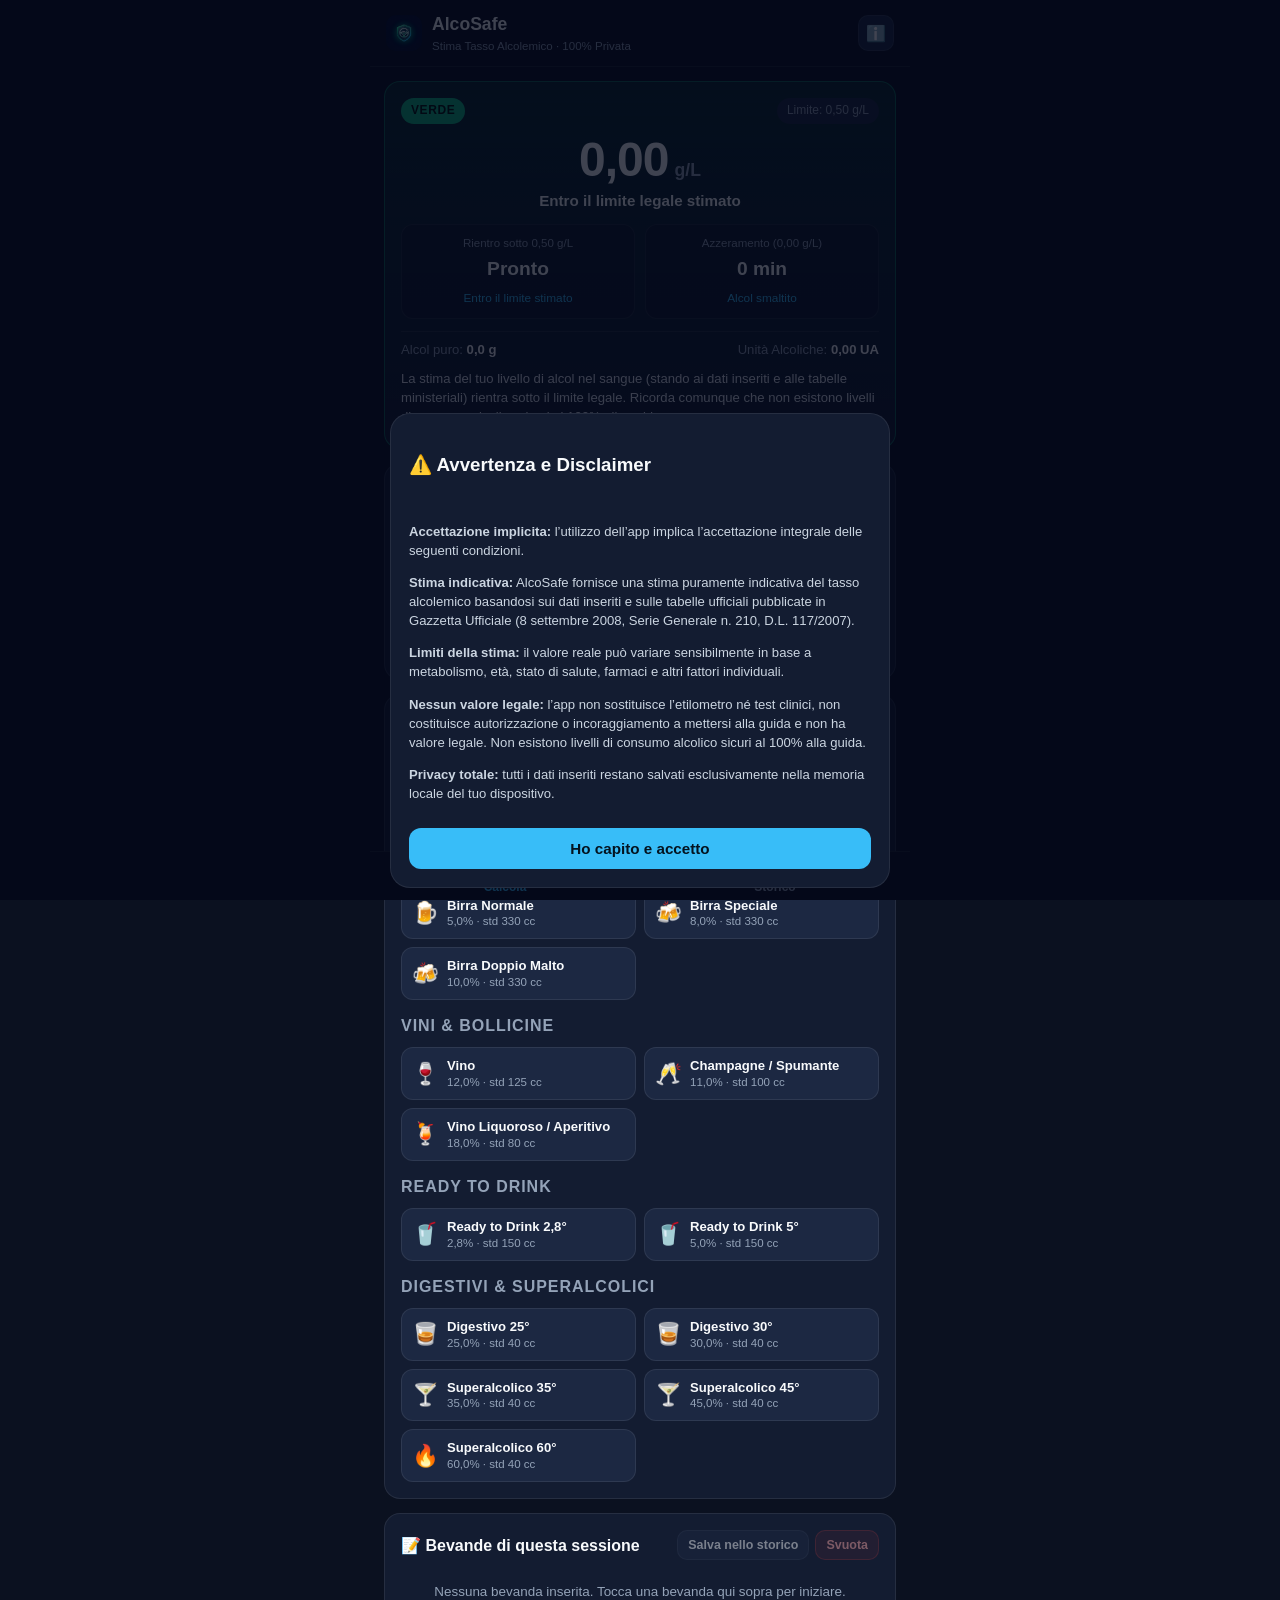
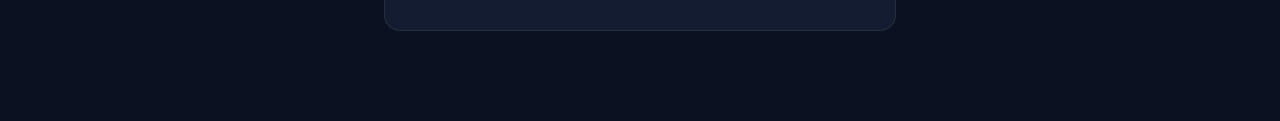
==== app/index.html @ 4d1a992d "AlcoSafe PWA v1 - prima pubblicazione" ====
<!DOCTYPE html>
<html lang="it">
<head>
  <meta charset="UTF-8" />
  <meta name="viewport" content="width=device-width, initial-scale=1.0, viewport-fit=cover" />
  <meta name="theme-color" content="#0b1120" />
  <meta name="apple-mobile-web-app-capable" content="yes" />
  <meta name="apple-mobile-web-app-status-bar-style" content="black-translucent" />
  <title>AlcoSafe — Stima Tasso Alcolemico</title>
  <link rel="manifest" href="./manifest.json" />
  <link rel="icon" type="image/png" href="./icon.png" />
  <link rel="apple-touch-icon" href="./icon.png" />
  <link rel="stylesheet" href="./css/style.css" />
</head>
<body>
  <div class="app-shell">
    <header class="topbar">
      <div class="brand">
        <img src="./icon.png" alt="AlcoSafe" class="brand-logo" />
        <div>
          <h1>AlcoSafe</h1>
          <span class="subtitle">Stima Tasso Alcolemico · 100% Privata</span>
        </div>
      </div>
      <button id="btn-open-disclaimer" class="icon-btn" title="Disclaimer e Note Legali" aria-label="Note Legali">ℹ️</button>
    </header>

    <main class="content">
      <!-- TAB 1: CALCOLO SERATA -->
      <section id="tab-calcolo" class="tab-panel active">
        <!-- Cruscotto Stato Attuale -->
        <article id="status-card" class="card status-card status-verde">
          <div class="status-header">
            <span id="alert-badge" class="badge">VERDE</span>
            <span id="limit-pill" class="pill">Limite: 0,50 g/L</span>
          </div>
          <div class="bac-readout">
            <div class="bac-value">
              <span id="bac-number">0,00</span>
              <span class="bac-unit">g/L</span>
            </div>
            <p id="alert-title" class="alert-title">Entro il limite legale stimato</p>
          </div>

          <div class="countdown-grid">
            <div class="countdown-box">
              <span class="cd-label" id="cd-limit-label">Rientro sotto 0,50 g/L</span>
              <strong id="cd-limit-time" class="cd-value">Pronto</strong>
              <small id="cd-limit-clock" class="cd-clock">Puoi guidare ora (stima)</small>
            </div>
            <div class="countdown-box">
              <span class="cd-label">Azzeramento (0,00 g/L)</span>
              <strong id="cd-zero-time" class="cd-value">0 min</strong>
              <small id="cd-zero-clock" class="cd-clock">Alcol già smaltito</small>
            </div>
          </div>

          <div class="metrics-row">
            <span>Alcol puro: <strong id="total-grams">0,0 g</strong></span>
            <span>Unità Alcoliche: <strong id="total-units">0,0 UA</strong></span>
          </div>

          <div id="alert-details" class="alert-details">
            <p id="alert-message"></p>
            <ul id="alert-penalties" class="penalties-list"></ul>
          </div>
        </article>

        <!-- Sintomi stimati -->
        <article id="symptoms-card" class="card symptoms-card hidden">
          <h3>🧠 Effetti frequenti a questo livello (<span id="symptoms-range"></span>)</h3>
          <p><strong>Sensazioni:</strong> <span id="symptoms-sensations"></span></p>
          <p><strong>Capacità compromesse:</strong> <span id="symptoms-effects"></span></p>
        </article>

        <!-- Profilo Rapido -->
        <article class="card">
          <div class="card-header-row">
            <h2>👤 Il tuo profilo</h2>
            <span id="profile-summary" class="muted-small"></span>
          </div>
          <div class="profile-grid">
            <div class="field">
              <label>Genere</label>
              <div class="segmented" id="seg-gender">
                <button type="button" data-value="UOMO" class="seg-btn active">Uomo</button>
                <button type="button" data-value="DONNA" class="seg-btn">Donna</button>
              </div>
            </div>
            <div class="field">
              <label for="input-weight">Peso (kg)</label>
              <input id="input-weight" type="number" min="35" max="180" step="1" value="75" inputmode="numeric" />
            </div>
            <div class="field">
              <label>Stomaco</label>
              <div class="segmented" id="seg-stomach">
                <button type="button" data-value="PIENO" class="seg-btn active">Pieno</button>
                <button type="button" data-value="VUOTO" class="seg-btn">Vuoto</button>
              </div>
            </div>
            <div class="field toggle-field">
              <label for="input-novice">Neopatentato / Under 21</label>
              <label class="switch">
                <input id="input-novice" type="checkbox" />
                <span class="slider"></span>
              </label>
              <small class="muted-small">Imposta il limite legale a 0,00 g/L</small>
            </div>
          </div>
        </article>

        <!-- Aggiungi Bevanda -->
        <article class="card">
          <div class="card-header-row">
            <h2>🍻 Cosa hai bevuto?</h2>
            <span class="muted-small">Tabelle Ministeriali</span>
          </div>
          <p class="mix-hint">💡 <strong>Cocktail o Mix?</strong> Aggiungi i singoli componenti alcolici (es. 1 Superalcolico).</p>
          <div id="drink-categories" class="drink-categories"></div>
        </article>

        <!-- Bevande della sessione -->
        <article class="card">
          <div class="card-header-row">
            <h2>📝 Bevande di questa sessione</h2>
            <div class="session-actions">
              <button id="btn-save-session" type="button" class="btn-secondary small" disabled>Salva nello storico</button>
              <button id="btn-clear-session" type="button" class="btn-danger small" disabled>Svuota</button>
            </div>
          </div>
          <div id="session-list" class="session-list">
            <p class="empty-state">Nessuna bevanda inserita. Tocca una bevanda qui sopra per iniziare.</p>
          </div>
        </article>
      </section>

      <!-- TAB 2: STORICO & STATISTICHE -->
      <section id="tab-storico" class="tab-panel">
        <article class="card">
          <div class="card-header-row">
            <h2>📊 Le tue statistiche locali</h2>
            <span class="pill">Solo sul tuo telefono</span>
          </div>
          <div class="stats-grid">
            <div class="stat-box">
              <span class="stat-label">Oggi</span>
              <strong id="stat-today" class="stat-val">0,0 UA</strong>
            </div>
            <div class="stat-box">
              <span class="stat-label">Settimana</span>
              <strong id="stat-week" class="stat-val">0,0 UA</strong>
            </div>
            <div class="stat-box">
              <span class="stat-label">Mese</span>
              <strong id="stat-month" class="stat-val">0,0 UA</strong>
            </div>
            <div class="stat-box">
              <span class="stat-label">Giorni Zero Alcol (30gg)</span>
              <strong id="stat-zero-days" class="stat-val">30</strong>
            </div>
          </div>
        </article>

        <article class="card">
          <div class="card-header-row">
            <h2>🗂️ Storico sessioni salvate</h2>
            <div class="session-actions">
              <button id="btn-export-csv" type="button" class="btn-secondary small">Esporta CSV</button>
              <button id="btn-clear-history" type="button" class="btn-danger small">Elimina tutto</button>
            </div>
          </div>
          <div id="history-list" class="history-list">
            <p class="empty-state">Nessuna sessione salvata nello storico.</p>
          </div>
        </article>
      </section>
    </main>

    <!-- Bottom Navigation -->
    <nav class="bottom-nav">
      <button type="button" class="nav-btn active" data-tab="tab-calcolo">
        <span>🧮</span>
        <span>Calcola</span>
      </button>
      <button type="button" class="nav-btn" data-tab="tab-storico">
        <span>📅</span>
        <span>Storico</span>
      </button>
    </nav>
  </div>

  <!-- MODALE AGGIUNTA BEVANDA -->
  <div id="drink-modal" class="modal hidden" role="dialog" aria-modal="true">
    <div class="modal-backdrop"></div>
    <div class="modal-card">
      <div class="modal-header">
        <h3 id="modal-drink-title">Aggiungi bevanda</h3>
        <button id="btn-close-drink-modal" class="icon-btn" aria-label="Chiudi">✕</button>
      </div>
      <p id="modal-drink-subtitle" class="muted-small"></p>

      <div class="field">
        <label>Seleziona dose rapida</label>
        <div class="dose-presets" id="dose-presets">
          <button type="button" data-mult="0.5" class="preset-btn">½ unità</button>
          <button type="button" data-mult="1" class="preset-btn active">1 unità</button>
          <button type="button" data-mult="1.5" class="preset-btn">1,5 unità</button>
          <button type="button" data-mult="2" class="preset-btn">2 unità</button>
        </div>
      </div>

      <div class="profile-grid">
        <div class="field">
          <label for="modal-cc">Quantità (cc / ml)</label>
          <input id="modal-cc" type="number" min="10" max="3000" step="5" inputmode="numeric" />
        </div>
        <div class="field">
          <label for="modal-time">Ora assunzione</label>
          <input id="modal-time" type="time" />
        </div>
      </div>

      <div class="modal-preview">
        <span>Contributo stimato: <strong id="modal-preview-bac">+0,00 g/L</strong></span>
      </div>

      <button id="btn-confirm-drink" type="button" class="btn-primary full">Aggiungi alla sessione</button>
    </div>
  </div>

  <!-- MODALE DISCLAIMER -->
  <div id="disclaimer-modal" class="modal hidden" role="dialog" aria-modal="true">
    <div class="modal-backdrop"></div>
    <div class="modal-card disclaimer-card">
      <h3>⚠️ Avvertenza e Disclaimer</h3>
      <div class="disclaimer-body">
        <p><strong>Accettazione implicita:</strong> l’utilizzo dell’app implica l’accettazione integrale delle seguenti condizioni.</p>
        <p><strong>Stima indicativa:</strong> AlcoSafe fornisce una stima puramente indicativa del tasso alcolemico basandosi sui dati inseriti e sulle tabelle ufficiali pubblicate in Gazzetta Ufficiale (8 settembre 2008, Serie Generale n. 210, D.L. 117/2007).</p>
        <p><strong>Limiti della stima:</strong> il valore reale può variare sensibilmente in base a metabolismo, età, stato di salute, farmaci e altri fattori individuali.</p>
        <p><strong>Nessun valore legale:</strong> l’app non sostituisce l’etilometro né test clinici, non costituisce autorizzazione o incoraggiamento a mettersi alla guida e non ha valore legale. Non esistono livelli di consumo alcolico sicuri al 100% alla guida.</p>
        <p><strong>Privacy totale:</strong> tutti i dati inseriti restano salvati esclusivamente nella memoria locale del tuo dispositivo.</p>
      </div>
      <button id="btn-accept-disclaimer" type="button" class="btn-primary full">Ho capito e accetto</button>
    </div>
  </div>

  <script type="module" src="./js/app.js"></script>
</body>
</html>
---- app/css/style.css ----
:root {
  --bg: #0b1120;
  --surface: #131c31;
  --surface-2: #1c2842;
  --border: rgba(255, 255, 255, 0.08);
  --text: #f8fafc;
  --muted: #94a3b8;
  --primary: #38bdf8;
  --verde: #10b981;
  --giallo: #f59e0b;
  --arancio: #f97316;
  --rosso: #ef4444;
  --radius: 16px;
}

* {
  box-sizing: border-box;
  -webkit-tap-highlight-color: transparent;
}

body {
  margin: 0;
  font-family: -apple-system, BlinkMacSystemFont, "Segoe UI", Roboto, Inter, sans-serif;
  background: var(--bg);
  color: var(--text);
  line-height: 1.45;
}

.app-shell {
  max-width: 540px;
  margin: 0 auto;
  min-height: 100dvh;
  display: flex;
  flex-direction: column;
  padding-bottom: 76px;
}

.topbar {
  position: sticky;
  top: 0;
  z-index: 20;
  display: flex;
  align-items: center;
  justify-content: space-between;
  padding: 12px 16px;
  background: rgba(11, 17, 32, 0.9);
  backdrop-filter: blur(10px);
  border-bottom: 1px solid var(--border);
}

.brand {
  display: flex;
  align-items: center;
  gap: 10px;
}

.brand-logo {
  width: 36px;
  height: 36px;
  border-radius: 10px;
}

.brand h1 {
  margin: 0;
  font-size: 1.1rem;
  font-weight: 700;
}

.subtitle {
  display: block;
  font-size: 0.72rem;
  color: var(--muted);
}

.content {
  padding: 14px;
  display: flex;
  flex-direction: column;
  gap: 14px;
}

.tab-panel {
  display: none;
  flex-direction: column;
  gap: 14px;
}

.tab-panel.active {
  display: flex;
}

.card {
  background: var(--surface);
  border: 1px solid var(--border);
  border-radius: var(--radius);
  padding: 16px;
}

.card h2, .card h3 {
  margin: 0 0 10px 0;
  font-size: 1rem;
}

.card-header-row {
  display: flex;
  align-items: center;
  justify-content: space-between;
  gap: 8px;
  margin-bottom: 10px;
}

.card-header-row h2 {
  margin: 0;
}

.muted-small {
  font-size: 0.78rem;
  color: var(--muted);
}

/* Status Card & Semaforo */
.status-card {
  transition: border-color 0.25s ease, background 0.25s ease;
}

.status-card.status-verde {
  border-color: rgba(16, 185, 129, 0.45);
  background: linear-gradient(180deg, rgba(16, 185, 129, 0.14), var(--surface));
}

.status-card.status-giallo {
  border-color: rgba(245, 158, 11, 0.55);
  background: linear-gradient(180deg, rgba(245, 158, 11, 0.16), var(--surface));
}

.status-card.status-arancio {
  border-color: rgba(249, 115, 22, 0.6);
  background: linear-gradient(180deg, rgba(249, 115, 22, 0.18), var(--surface));
}

.status-card.status-rosso {
  border-color: rgba(239, 68, 68, 0.7);
  background: linear-gradient(180deg, rgba(239, 68, 68, 0.22), var(--surface));
}

.status-header {
  display: flex;
  justify-content: space-between;
  align-items: center;
}

.badge {
  font-size: 0.75rem;
  font-weight: 800;
  letter-spacing: 0.05em;
  padding: 4px 10px;
  border-radius: 999px;
  background: var(--verde);
  color: #04120c;
}

.status-giallo .badge { background: var(--giallo); color: #1a1000; }
.status-arancio .badge { background: var(--arancio); color: #1a0a00; }
.status-rosso .badge { background: var(--rosso); color: #fff; }

.pill {
  font-size: 0.75rem;
  color: var(--muted);
  background: var(--surface-2);
  padding: 4px 10px;
  border-radius: 999px;
}

.bac-readout {
  text-align: center;
  margin: 12px 0;
}

.bac-value {
  display: flex;
  align-items: baseline;
  justify-content: center;
  gap: 6px;
}

#bac-number {
  font-size: 3rem;
  font-weight: 800;
  letter-spacing: -0.02em;
  line-height: 1;
}

.bac-unit {
  font-size: 1.1rem;
  color: var(--muted);
  font-weight: 600;
}

.alert-title {
  margin: 6px 0 0 0;
  font-weight: 700;
  font-size: 0.95rem;
}

.countdown-grid {
  display: grid;
  grid-template-columns: 1fr 1fr;
  gap: 10px;
  margin: 12px 0;
}

.countdown-box {
  background: rgba(15, 23, 42, 0.7);
  border: 1px solid var(--border);
  border-radius: 12px;
  padding: 10px;
  text-align: center;
}

.cd-label {
  display: block;
  font-size: 0.72rem;
  color: var(--muted);
}

.cd-value {
  display: block;
  font-size: 1.2rem;
  margin: 4px 0 2px;
}

.cd-clock {
  font-size: 0.74rem;
  color: var(--primary);
}

.metrics-row {
  display: flex;
  justify-content: space-between;
  font-size: 0.82rem;
  color: var(--muted);
  padding-top: 8px;
  border-top: 1px solid var(--border);
}

.metrics-row strong {
  color: var(--text);
}

.alert-details {
  margin-top: 10px;
  font-size: 0.82rem;
  color: #e2e8f0;
}

.alert-details p {
  margin: 0 0 6px 0;
}

.penalties-list {
  margin: 0;
  padding-left: 18px;
  color: #fecaca;
}

.symptoms-card p {
  margin: 6px 0;
  font-size: 0.84rem;
}

.hidden {
  display: none !important;
}

/* Profile & Form Controls */
.profile-grid {
  display: grid;
  grid-template-columns: 1fr 1fr;
  gap: 12px;
}

.field {
  display: flex;
  flex-direction: column;
  gap: 6px;
}

.field label {
  font-size: 0.78rem;
  color: var(--muted);
  font-weight: 600;
}

input[type="number"],
input[type="time"] {
  width: 100%;
  background: var(--surface-2);
  border: 1px solid var(--border);
  border-radius: 10px;
  color: var(--text);
  padding: 10px 12px;
  font-size: 0.95rem;
}

.segmented {
  display: grid;
  grid-template-columns: 1fr 1fr;
  background: var(--surface-2);
  border-radius: 10px;
  padding: 3px;
  border: 1px solid var(--border);
}

.seg-btn {
  border: 0;
  background: transparent;
  color: var(--muted);
  padding: 8px 6px;
  border-radius: 8px;
  font-size: 0.85rem;
  font-weight: 600;
  cursor: pointer;
}

.seg-btn.active {
  background: var(--primary);
  color: #04131f;
}

.toggle-field {
  justify-content: center;
}

.switch {
  position: relative;
  display: inline-block;
  width: 46px;
  height: 26px;
}

.switch input {
  opacity: 0;
  width: 0;
  height: 0;
}

.slider {
  position: absolute;
  cursor: pointer;
  inset: 0;
  background: var(--surface-2);
  border: 1px solid var(--border);
  border-radius: 999px;
  transition: 0.2s;
}

.slider::before {
  content: "";
  position: absolute;
  height: 18px;
  width: 18px;
  left: 3px;
  bottom: 3px;
  background: var(--text);
  border-radius: 50%;
  transition: 0.2s;
}

.switch input:checked + .slider {
  background: var(--rosso);
}

.switch input:checked + .slider::before {
  transform: translateX(20px);
}

/* Drink Grid */
.mix-hint {
  margin: 0 0 12px 0;
  padding: 8px 10px;
  border-radius: 10px;
  background: rgba(56, 189, 248, 0.1);
  border: 1px solid rgba(56, 189, 248, 0.25);
  font-size: 0.8rem;
}

.drink-categories {
  display: flex;
  flex-direction: column;
  gap: 14px;
}

.cat-title {
  font-size: 0.78rem;
  text-transform: uppercase;
  letter-spacing: 0.06em;
  color: var(--muted);
  margin: 0 0 8px 0;
}

.drink-grid {
  display: grid;
  grid-template-columns: repeat(2, 1fr);
  gap: 8px;
}

.drink-btn {
  display: flex;
  align-items: center;
  gap: 8px;
  text-align: left;
  background: var(--surface-2);
  border: 1px solid var(--border);
  border-radius: 12px;
  padding: 10px;
  color: var(--text);
  cursor: pointer;
  transition: transform 0.1s ease, border-color 0.15s ease;
}

.drink-btn:active {
  transform: scale(0.97);
}

.drink-btn:hover {
  border-color: var(--primary);
}

.drink-icon {
  font-size: 1.35rem;
}

.drink-info strong {
  display: block;
  font-size: 0.82rem;
  line-height: 1.2;
}

.drink-info small {
  font-size: 0.72rem;
  color: var(--muted);
}

/* Session & History Lists */
.session-actions {
  display: flex;
  gap: 6px;
}

.session-list, .history-list {
  display: flex;
  flex-direction: column;
  gap: 8px;
}

.session-item, .history-item {
  display: flex;
  align-items: center;
  justify-content: space-between;
  gap: 10px;
  background: var(--surface-2);
  border-radius: 12px;
  padding: 10px 12px;
  font-size: 0.85rem;
}

.empty-state {
  margin: 0;
  text-align: center;
  color: var(--muted);
  font-size: 0.84rem;
  padding: 12px 0;
}

/* Buttons */
button {
  font-family: inherit;
}

.icon-btn {
  background: var(--surface-2);
  border: 1px solid var(--border);
  color: var(--text);
  width: 36px;
  height: 36px;
  border-radius: 10px;
  cursor: pointer;
  font-size: 1rem;
}

.btn-primary {
  background: var(--primary);
  color: #04131f;
  border: 0;
  border-radius: 12px;
  padding: 12px 16px;
  font-weight: 700;
  font-size: 0.95rem;
  cursor: pointer;
}

.btn-secondary {
  background: var(--surface-2);
  color: var(--text);
  border: 1px solid var(--border);
  border-radius: 10px;
  padding: 7px 10px;
  font-size: 0.78rem;
  font-weight: 600;
  cursor: pointer;
}

.btn-danger {
  background: rgba(239, 68, 68, 0.15);
  color: #fca5a5;
  border: 1px solid rgba(239, 68, 68, 0.35);
  border-radius: 10px;
  padding: 7px 10px;
  font-size: 0.78rem;
  font-weight: 600;
  cursor: pointer;
}

button:disabled {
  opacity: 0.45;
  cursor: not-allowed;
}

.full {
  width: 100%;
}

/* Stats */
.stats-grid {
  display: grid;
  grid-template-columns: 1fr 1fr;
  gap: 10px;
}

.stat-box {
  background: var(--surface-2);
  border-radius: 12px;
  padding: 12px;
  text-align: center;
}

.stat-label {
  display: block;
  font-size: 0.75rem;
  color: var(--muted);
}

.stat-val {
  display: block;
  font-size: 1.25rem;
  margin-top: 4px;
}

/* Bottom Navigation */
.bottom-nav {
  position: fixed;
  bottom: 0;
  left: 50%;
  transform: translateX(-50%);
  width: 100%;
  max-width: 540px;
  display: grid;
  grid-template-columns: 1fr 1fr;
  background: rgba(11, 17, 32, 0.96);
  backdrop-filter: blur(12px);
  border-top: 1px solid var(--border);
  padding: 6px 0 env(safe-area-inset-bottom, 6px);
  z-index: 30;
}

.nav-btn {
  background: transparent;
  border: 0;
  color: var(--muted);
  display: flex;
  flex-direction: column;
  align-items: center;
  gap: 2px;
  padding: 6px;
  font-size: 0.75rem;
  font-weight: 600;
  cursor: pointer;
}

.nav-btn.active {
  color: var(--primary);
}

/* Modals */
.modal {
  position: fixed;
  inset: 0;
  z-index: 50;
  display: flex;
  align-items: flex-end;
  justify-content: center;
  padding: 12px;
}

.modal-backdrop {
  position: fixed;
  inset: 0;
  background: rgba(2, 6, 23, 0.75);
}

.modal-card {
  position: relative;
  width: 100%;
  max-width: 500px;
  background: var(--surface);
  border: 1px solid var(--border);
  border-radius: 20px;
  padding: 18px;
  z-index: 51;
  display: flex;
  flex-direction: column;
  gap: 12px;
}

.modal-header {
  display: flex;
  justify-content: space-between;
  align-items: center;
}

.modal-header h3 {
  margin: 0;
}

.dose-presets {
  display: grid;
  grid-template-columns: repeat(4, 1fr);
  gap: 6px;
}

.preset-btn {
  background: var(--surface-2);
  border: 1px solid var(--border);
  color: var(--text);
  border-radius: 10px;
  padding: 8px 4px;
  font-size: 0.8rem;
  font-weight: 600;
  cursor: pointer;
}

.preset-btn.active {
  background: var(--primary);
  color: #04131f;
  border-color: var(--primary);
}

.modal-preview {
  background: var(--surface-2);
  border-radius: 10px;
  padding: 10px 12px;
  text-align: center;
  font-size: 0.9rem;
}

.disclaimer-body {
  max-height: 55dvh;
  overflow-y: auto;
  font-size: 0.82rem;
  color: #cbd5e1;
}
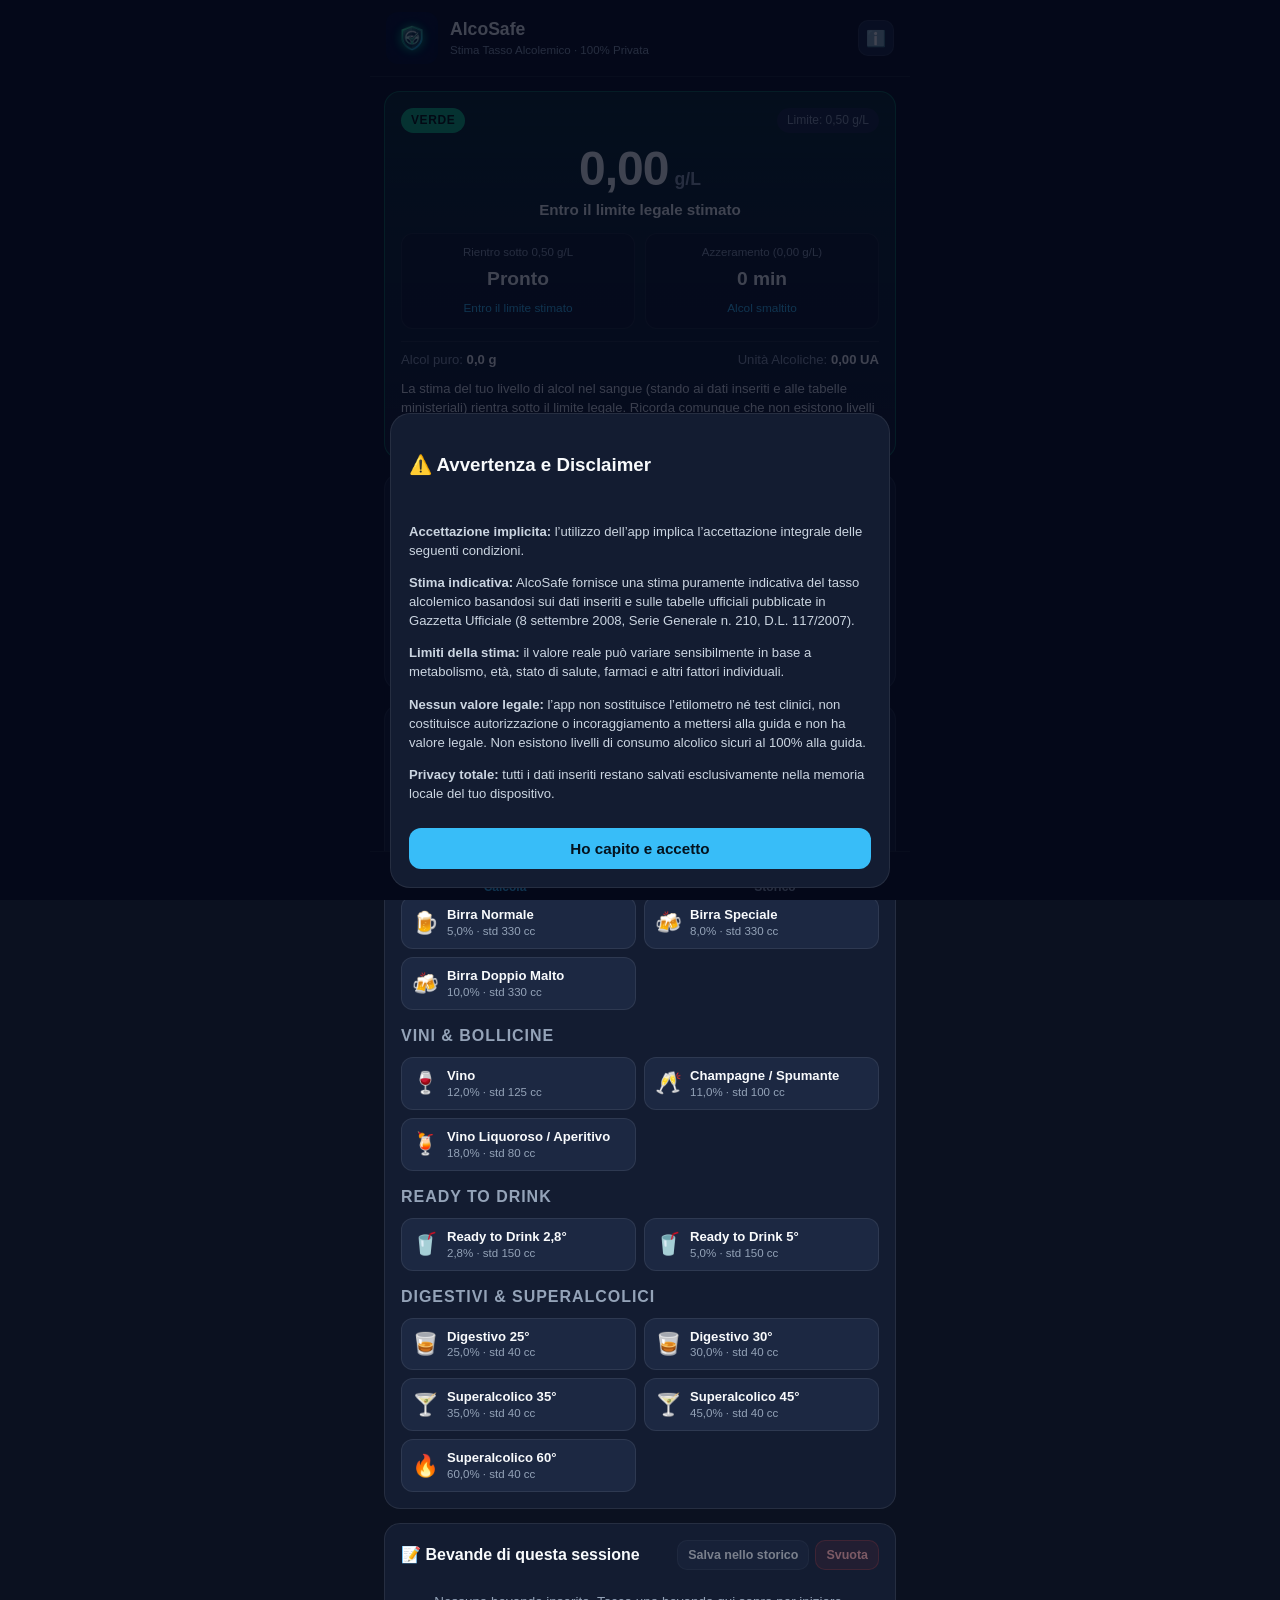
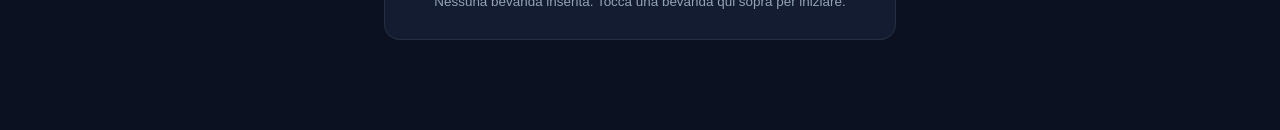
==== commit d4ee26b7: "Aggiunto Cloudflare Web Analytics" ====
--- a/app/index.html
+++ b/app/index.html
@@ -245,5 +245,6 @@
   </div>
 
   <script type="module" src="./js/app.js"></script>
+  <!-- Cloudflare Web Analytics --><script type='module' src='https://static.cloudflareinsights.com/beacon.min.js' data-cf-beacon='{"token": "c7cdcd2fe3064b31b8bad9f0f80bbf2d"}'></script><!-- End Cloudflare Web Analytics -->
 </body>
 </html>
--- a/app/css/style.css
+++ b/app/css/style.css
@@ -51,13 +51,14 @@
 .brand {
   display: flex;
   align-items: center;
-  gap: 10px;
+  gap: 12px;
 }
 
 .brand-logo {
-  width: 36px;
-  height: 36px;
-  border-radius: 10px;
+  width: 52px;
+  height: 52px;
+  border-radius: 12px;
+  object-fit: cover;
 }
 
 .brand h1 {
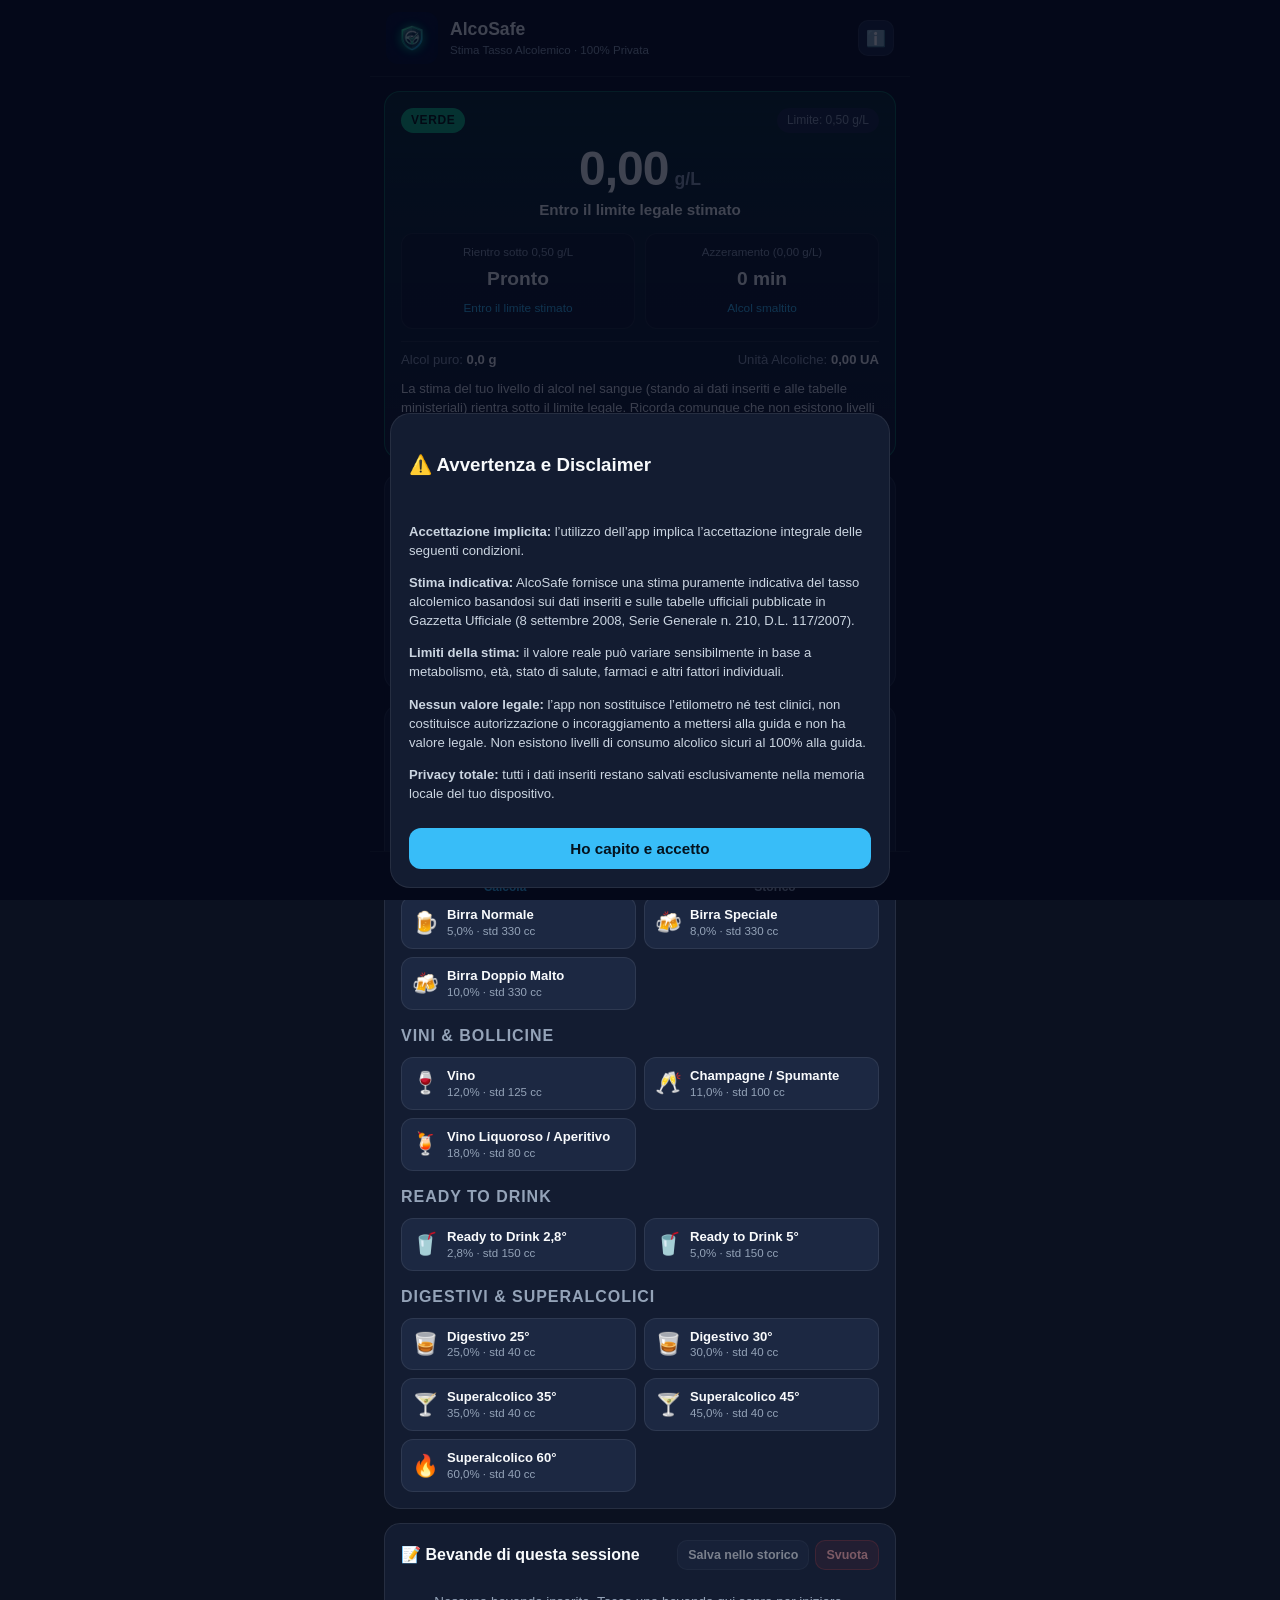
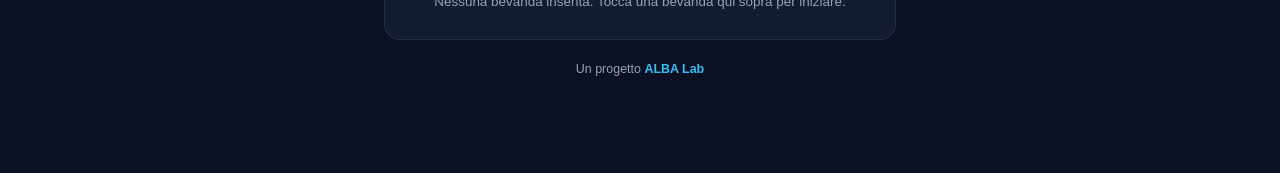
==== commit 97a48a61: "Aggiunto footer con rimando ad ALBA Lab" ====
--- a/app/index.html
+++ b/app/index.html
@@ -176,6 +176,10 @@
       </section>
     </main>
 
+    <footer class="app-footer">
+      Un progetto <a href="https://alehandro74-antigravity.github.io/00_ALBA_LAB_ANTIGRAVITY/" target="_blank" rel="noopener noreferrer">ALBA Lab</a>
+    </footer>
+
     <!-- Bottom Navigation -->
     <nav class="bottom-nav">
       <button type="button" class="nav-btn active" data-tab="tab-calcolo">
--- a/app/css/style.css
+++ b/app/css/style.css
@@ -670,3 +670,20 @@
   font-size: 0.82rem;
   color: #cbd5e1;
 }
+
+.app-footer {
+  text-align: center;
+  padding: 6px 16px 18px;
+  font-size: 0.78rem;
+  color: var(--muted);
+}
+
+.app-footer a {
+  color: var(--primary);
+  text-decoration: none;
+  font-weight: 600;
+}
+
+.app-footer a:hover {
+  text-decoration: underline;
+}
